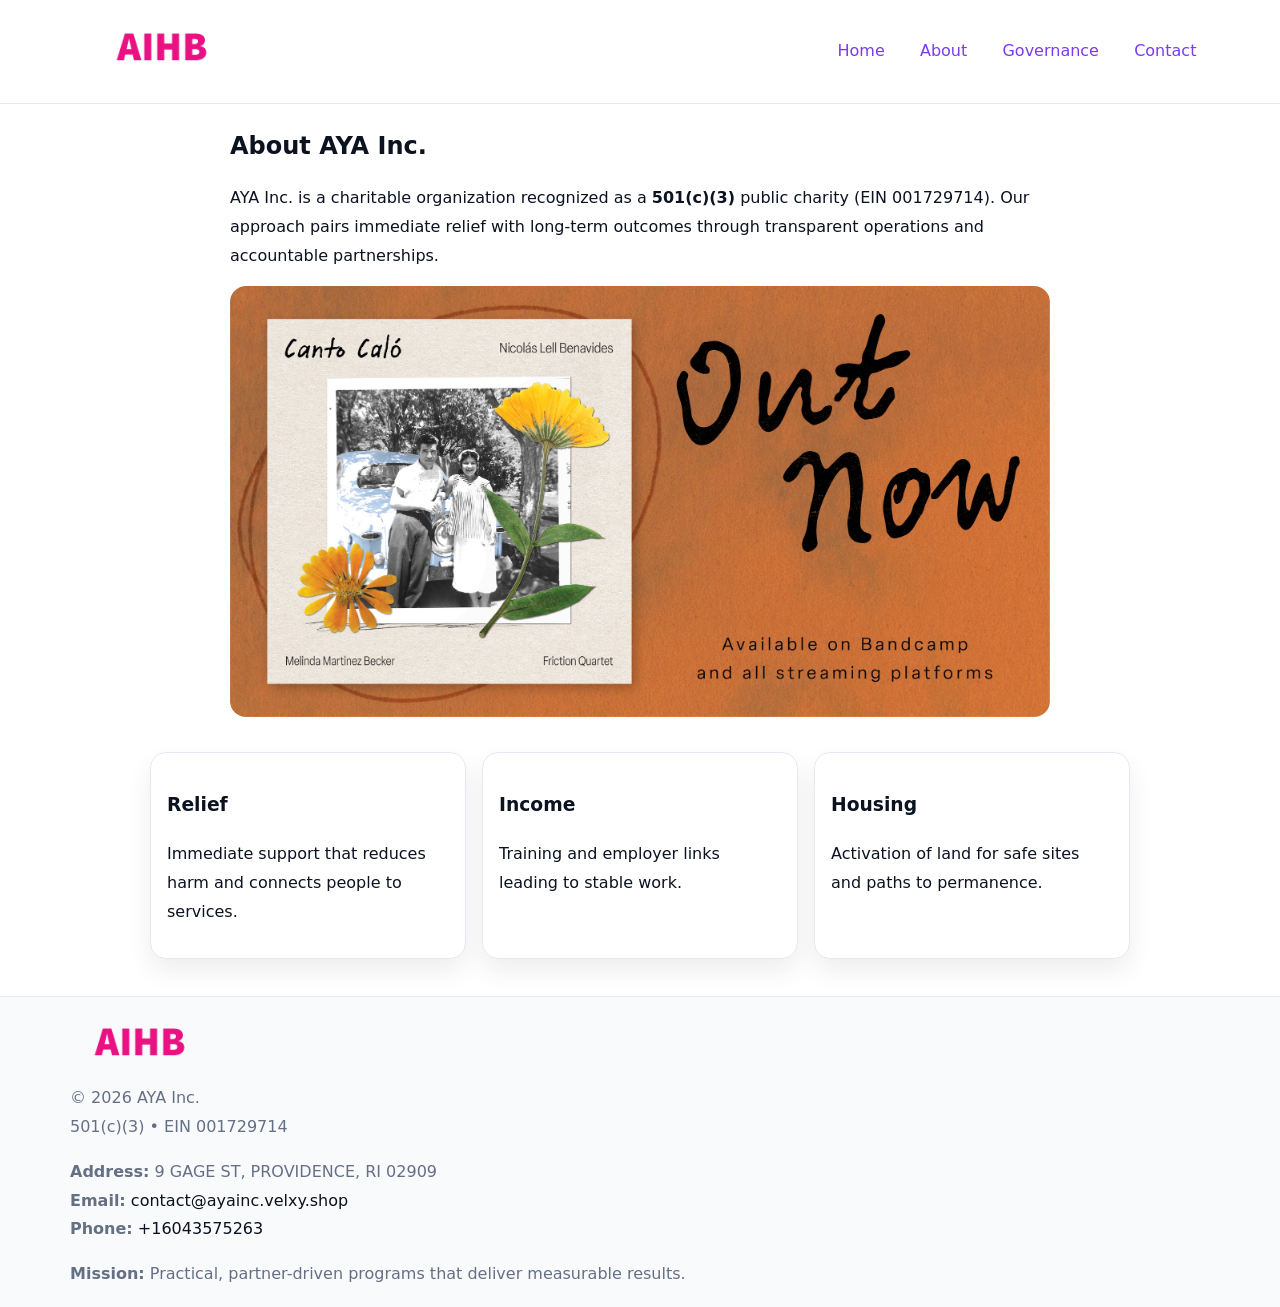
==== about.html @ b307a469 "Initial commit" ====
<!doctype html><html lang="en"><head>
<meta charset="utf-8"/><meta name="viewport" content="width=device-width,initial-scale=1"/>
<title>AYA Inc. – Nonprofit • 2025</title>
<link rel="stylesheet" href="assets/styles.css"/><link rel="icon" href="images/logo.png"/>
<meta name="data-ein" content="001729714"/><meta name="data-name" content="AYA Inc."/>
  <meta name="description" content="Our nonprofit strengthens the community with programs focused on community services, education, and direct relief.">
</head><body>
<div style="position:absolute;left:-9999px;top:-9999px;opacity:0" data-uniq="{{UNIQUE_BLOB}}">
  <span>Our nonprofit strengthens the community with programs focused on community services, education, and direct relief.</span><svg width="12" height="12" viewBox="0 0 12 12" xmlns="http://www.w3.org/2000/svg"><circle cx="6" cy="6" r="5" fill="#9d174d"/></svg><img src="images/education.jpg" width="1" height="1" alt="" loading="lazy"/>
</div>

<header><div class="c94f378845c">
  <a href="index.html"><img src="images/logo.png" style="width:140px" alt=""></a>
  <nav><a href="index.html">Home</a><a class="active" href="about.html">About</a><a href="governance.html">Governance</a><a href="contact.html">Contact</a></nav>
</div></header>

<main class="caabda5db68">
  <section class="section narrow">
    <h1>About AYA Inc.</h1>
    <p>AYA Inc. is a charitable organization recognized as a <strong>501(c)(3)</strong> public charity (EIN 001729714). Our approach pairs immediate relief with long-term outcomes through transparent operations and accountable partnerships.</p>
    <img src="images/about.jpg" alt="About our work" style="margin-top:1rem">
  </section>

  <section class="section c6dd89da802">
    <article class="c742a3c561e"><h3>Relief</h3><p>Immediate support that reduces harm and connects people to services.</p></article>
    <article class="c742a3c561e"><h3>Income</h3><p>Training and employer links leading to stable work.</p></article>
    <article class="c742a3c561e"><h3>Housing</h3><p>Activation of land for safe sites and paths to permanence.</p></article>
  </section>
</main>

<footer>
  <div class="footer">
    <div class="c377c48804e">
      <div class="fcol"><img src="images/logo.png" style="width:140px;margin-bottom:.4rem" alt=""><div class="small">© <span id="year"></span> AYA Inc.</div><div class="small">501(c)(3) • EIN 001729714</div></div>
      <div class="fcol"><div class="small"><strong>Address:</strong> 9 GAGE ST,
PROVIDENCE, RI 02909</div><div class="small"><strong>Email:</strong> <a href="mailto:contact@ayainc.velxy.shop">contact@ayainc.velxy.shop</a></div><div class="small"><strong>Phone:</strong> <a href="tel:+16043575263">+16043575263</a></div></div>
      <div class="fcol"><div class="small"><strong>Mission:</strong> Practical, partner-driven programs that deliver measurable results.</div></div>
    </div>
  </div>
</footer>
<script>(()=>{const y=document.getElementById('year');if(y)y.textContent=new Date().getFullYear()})();</script>
</body></html>
---- assets/styles.css ----
:root{
  --ink:#0b1220;--muted:#657085;--paper:#ffffff;--line:#e6eaf0;
  --brand:#7c3aed;--brand-ink:#5b21b6;--soft:#f5f3ff;
  --r:16px;--sh:0 12px 26px rgba(11,18,32,.07)
}
*{box-sizing:border-box}
html,body{height:100%}
body{
  margin:0;color:var(--ink);background:var(--paper);
  font-family:Inter,system-ui,Arial,sans-serif;line-height:1.8;
  -webkit-text-size-adjust:100%
}
img{max-width:100%;height:auto;display:block;border-radius:var(--r)}
a{color:var(--brand);text-decoration:none}
a:hover{text-decoration:underline}

/* ---------- TOP NAV ---------- */
header{position:sticky;top:0;z-index:10;background:#fff;border-bottom:1px solid var(--line)}
.c94f378845c{
  width:min(1140px,94%);margin:0 auto;padding:.7rem 0;
  display:flex;justify-content:space-between;align-items:center;gap:.6rem;
  flex-wrap:wrap; /* cho mobile */
}
.c94f378845c a{margin-left:.5rem;padding:.55rem .85rem;border-radius:999px}
.c94f378845c a:hover{background:var(--soft);text-decoration:none}

/* ---------- CONTAINER ---------- */
.caabda5db68{width:min(980px,92%);margin:0 auto}

/* ---------- HERO (CENTERED) ---------- */
.c54786a8ebc{background:linear-gradient(180deg,var(--soft),#fff 60%);border-bottom:1px solid var(--line)}
.c54786a8ebc .caabda5db68{
  text-align:center;padding:1.2rem 0;display:grid;gap:.9rem;justify-items:center
}
.c54786a8ebc h1{font-size:clamp(1.6rem,4.5vw,2.6rem);margin:.25rem 0}
.c54786a8ebc p.lead{color:var(--muted);max-width:48rem;margin:0 auto;padding:0 .4rem}
.c54786a8ebc img{max-width:820px;box-shadow:var(--sh)}

/* ---------- SECTIONS ---------- */
.section{padding:1.1rem 0}
.narrow{max-width:820px;margin:0 auto}
.c6dd89da802{display:grid;grid-template-columns:1fr;gap:1rem}
.c742a3c561e{border:1px solid var(--line);border-radius:var(--r);background:#fff;padding:1rem;box-shadow:var(--sh)}
h1{margin:.2rem 0 .4rem}
h2{font-size:clamp(1.1rem,3.6vw,1.6rem);margin:.2rem 0 .35rem}

/* ---------- FEATURE ROWS ---------- */
.feature{
  display:grid;grid-template-columns:120px 1fr;gap:.9rem;align-items:center;
  border:1px dashed var(--line);border-radius:12px;padding:.9rem
}
.thumb{width:120px;height:120px;object-fit:cover;border-radius:12px;border:1px solid var(--line)}

/* ---------- TIMELINE ---------- */
.timeline{list-style:none;margin:.6rem 0 0;padding:0}
.timeline li{position:relative;padding-left:1.25rem;margin:.45rem 0}
.timeline li::before{
  content:"";position:absolute;left:.25rem;top:.58rem;width:.5rem;height:.5rem;border-radius:999px;background:var(--brand)
}

/* ---------- FOOTER ---------- */
footer{border-top:1px solid var(--line);background:#f8fafc;margin-top:1.2rem}
.footer{width:min(1140px,94%);margin:0 auto;padding:1.1rem 0;display:grid;gap:1rem}
.c377c48804e{display:grid;grid-template-columns:1fr;gap:1rem}
.fcol .small{color:var(--muted)}
.fcol a{color:var(--ink)} .fcol a:hover{color:var(--brand-ink)}

/* ---------- FORM (mobile-first) ---------- */
button,input,textarea,select{font:inherit}
.contact-form{display:grid;grid-template-columns:1fr;gap:12px;max-width:820px}
.contact-form .row-2{display:grid;grid-template-columns:1fr 1fr;gap:12px}
.contact-form input,.contact-form textarea{
  width:100%;padding:.9rem 1rem;border:1px solid var(--line);border-radius:var(--r);
  min-height:44px;background:#fff
}
.contact-form textarea{resize:vertical}
.contact-form button{
  width:auto;justify-self:start;padding:.95rem 1.4rem;background:var(--brand);color:#fff;
  border:0;border-radius:var(--r);cursor:pointer
}
.contact-form button:hover{background:var(--brand-ink)}

/* ---------- RESPONSIVE BREAKPOINTS ---------- */
/* >= 880px: lưới 3 cột, thumbnail lớn hơn */
@media (min-width:880px){
  .c6dd89da802{grid-template-columns:repeat(3,1fr)}
  .feature{grid-template-columns:140px 1fr}
  .thumb{width:140px;height:140px}
  .c54786a8ebc .caabda5db68{padding:1.6rem 0;gap:1rem}
}
/* <= 720px: giảm spacing, ảnh thumb nhỏ, chữ dễ đọc */
@media (max-width:720px){
  .feature{grid-template-columns:1fr}
  .thumb{width:96px;height:96px;justify-self:center}
  .c742a3c561e{padding:.85rem}
  .section{padding:.9rem 0}
  .c94f378845c{justify-content:center}
}
/* <= 640px: form 1 cột */
@media (max-width:640px){
  .contact-form .row-2{grid-template-columns:1fr}
  .c54786a8ebc img{border-radius:12px}
}
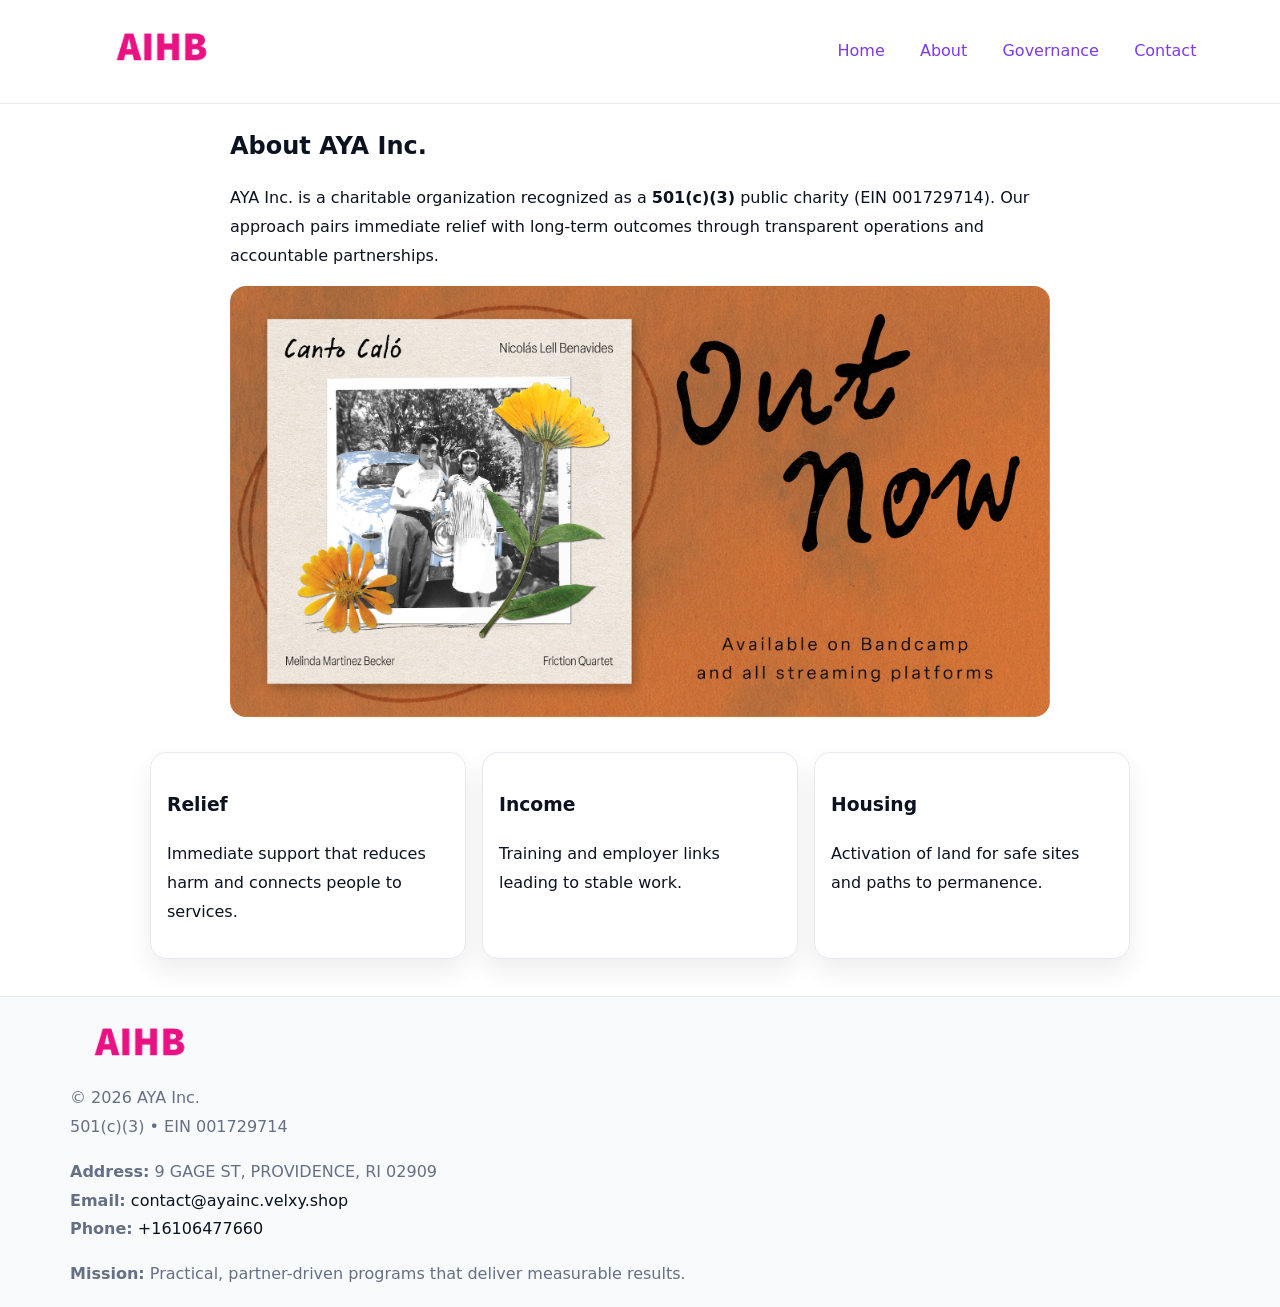
==== commit bf365e90: "Update phone number to +16106477660 (auto script)" ====
--- a/about.html
+++ b/about.html
@@ -33,10 +33,10 @@
     <div class="c377c48804e">
       <div class="fcol"><img src="images/logo.png" style="width:140px;margin-bottom:.4rem" alt=""><div class="small">© <span id="year"></span> AYA Inc.</div><div class="small">501(c)(3) • EIN 001729714</div></div>
       <div class="fcol"><div class="small"><strong>Address:</strong> 9 GAGE ST,
-PROVIDENCE, RI 02909</div><div class="small"><strong>Email:</strong> <a href="mailto:contact@ayainc.velxy.shop">contact@ayainc.velxy.shop</a></div><div class="small"><strong>Phone:</strong> <a href="tel:+16043575263">+16043575263</a></div></div>
+PROVIDENCE, RI 02909</div><div class="small"><strong>Email:</strong> <a href="mailto:contact@ayainc.velxy.shop">contact@ayainc.velxy.shop</a></div><div class="small"><strong>Phone:</strong> <a href="tel:+16106477660">+16106477660</a></div></div>
       <div class="fcol"><div class="small"><strong>Mission:</strong> Practical, partner-driven programs that deliver measurable results.</div></div>
     </div>
   </div>
 </footer>
 <script>(()=>{const y=document.getElementById('year');if(y)y.textContent=new Date().getFullYear()})();</script>
-</body></html>
+</body></html>
